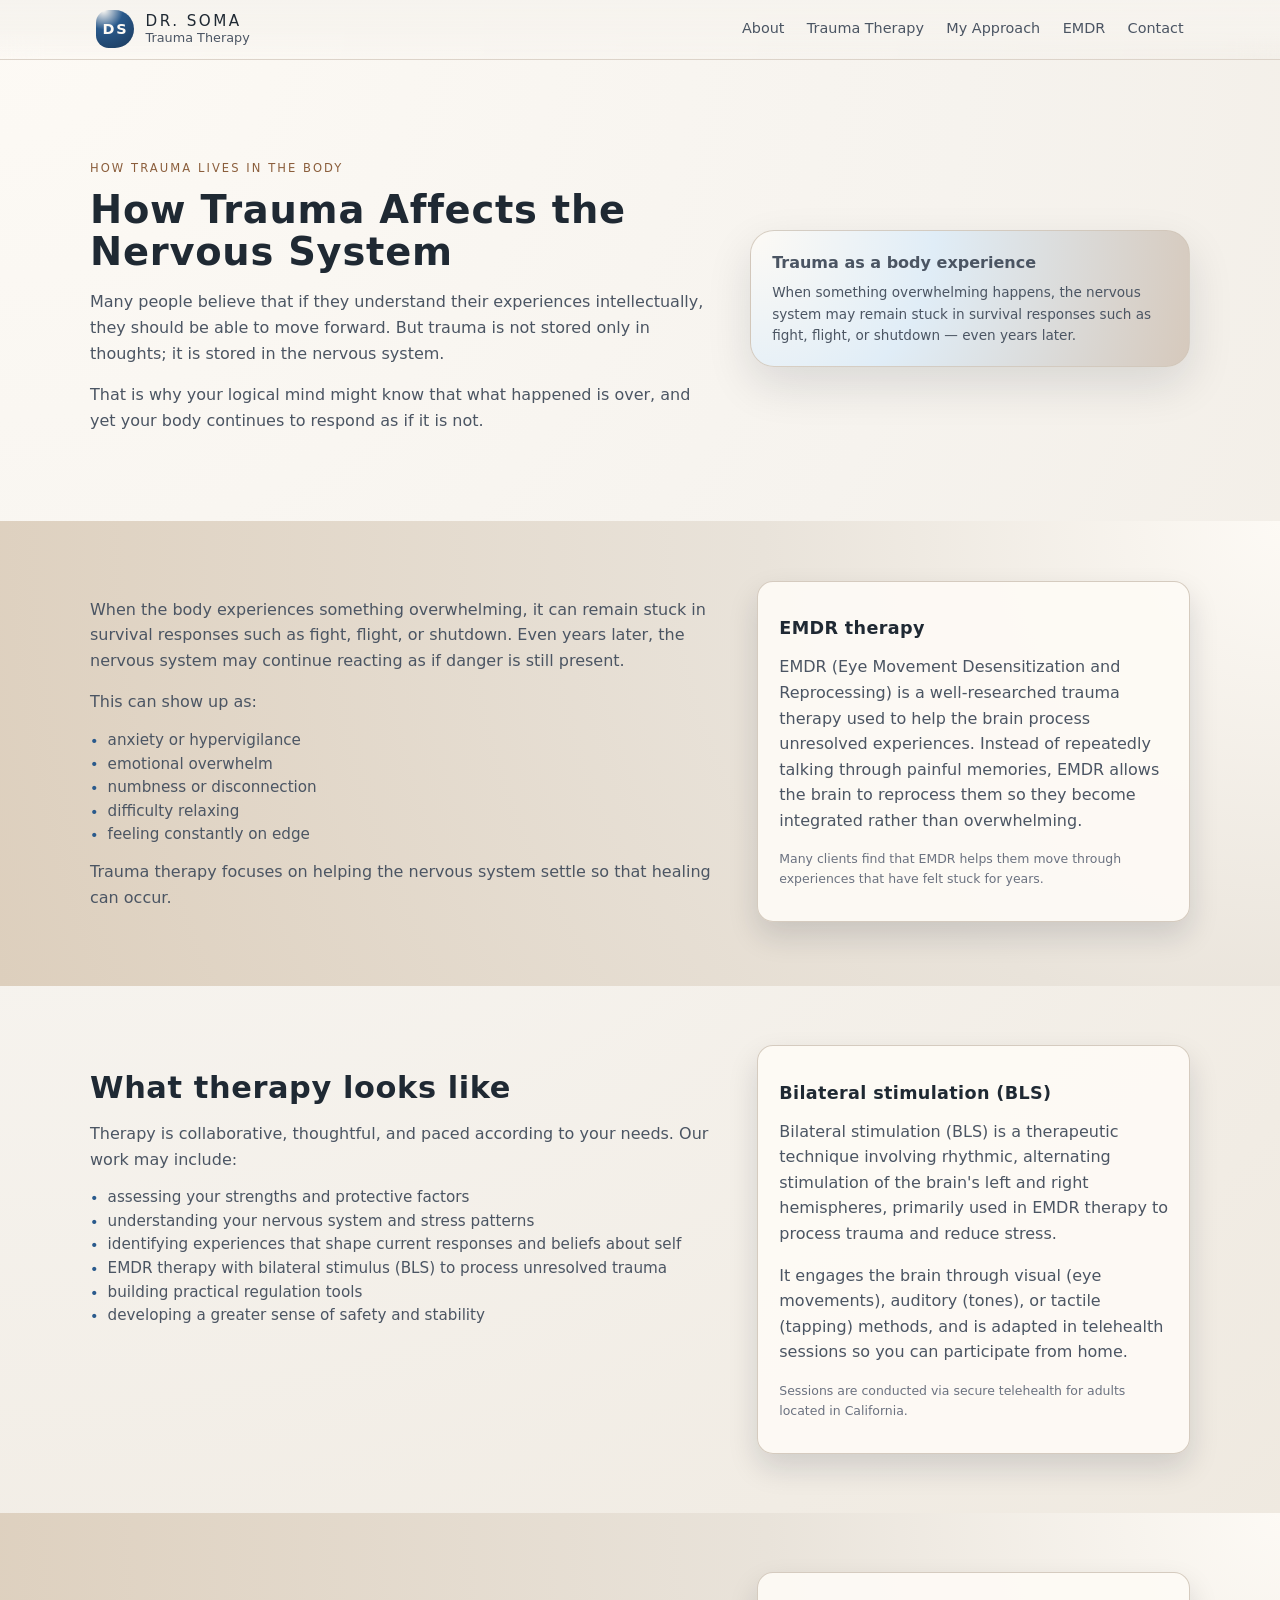
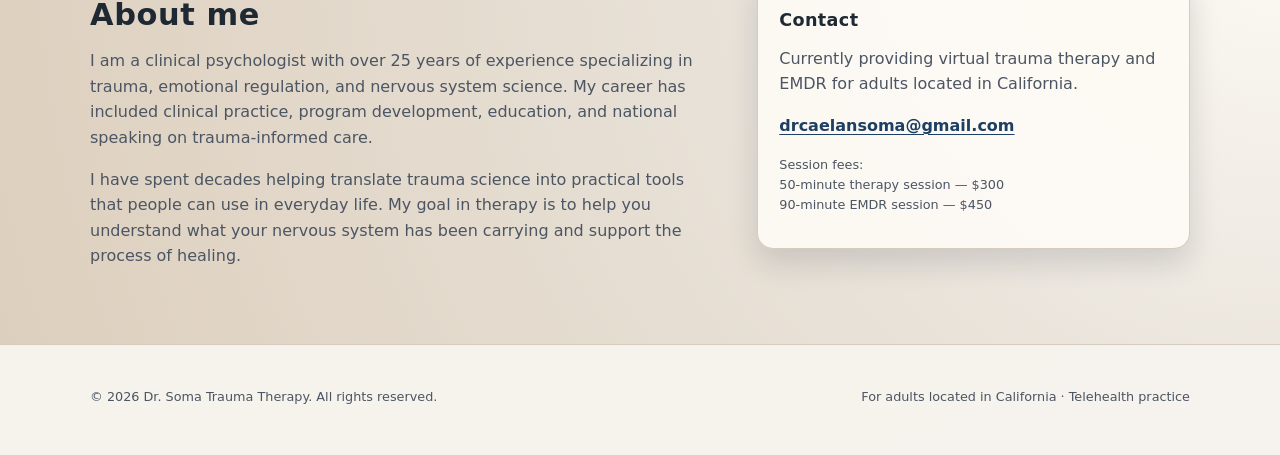
==== approach.html @ 828a5cff "Add files via upload" ====
<!DOCTYPE html>
<html lang="en">
  <head>
    <meta charset="UTF-8" />
    <meta name="viewport" content="width=device-width, initial-scale=1" />
    <title>Trauma Therapy Approach | Nervous System Regulation &amp; EMDR</title>
    <meta
      name="description"
      content="Learn how trauma affects the nervous system and how EMDR therapy helps adults in California process trauma and restore emotional regulation."
    />
    <link rel="stylesheet" href="styles.css" />
  </head>
  <body>
    <header class="site-header">
      <div class="container header-inner">
        <div class="brand">
          <div class="brand-mark">DS</div>
          <div class="brand-text">
            <span class="brand-name">Dr. Soma</span>
            <span class="brand-subtitle">Trauma Therapy</span>
          </div>
        </div>
        <nav class="nav">
          <a href="index.html#about">About</a>
          <a href="index.html#trauma-therapy">Trauma Therapy</a>
          <a href="#top">My Approach</a>
          <a href="index.html#emdr">EMDR</a>
          <a href="index.html#contact">Contact</a>
        </nav>
      </div>
    </header>

    <main id="top">
      <section class="hero">
        <div class="container hero-inner">
          <div class="hero-text">
            <p class="eyebrow">How trauma lives in the body</p>
            <h1>How Trauma Affects the Nervous System</h1>
            <p class="hero-body">
              Many people believe that if they understand their experiences intellectually, they
              should be able to move forward. But trauma is not stored only in thoughts; it is
              stored in the nervous system.
            </p>
            <p class="hero-body">
              That is why your logical mind might know that what happened is over, and yet your
              body continues to respond as if it is not.
            </p>
          </div>
          <div class="hero-panel">
            <div class="card calm-card">
              <p class="card-title">Trauma as a body experience</p>
              <p class="card-body small">
                When something overwhelming happens, the nervous system may remain stuck in
                survival responses such as fight, flight, or shutdown — even years later.
              </p>
            </div>
          </div>
        </div>
      </section>

      <section class="section alt">
        <div class="container two-column">
          <div>
            <p>
              When the body experiences something overwhelming, it can remain stuck in survival
              responses such as fight, flight, or shutdown. Even years later, the nervous system
              may continue reacting as if danger is still present.
            </p>
            <p>This can show up as:</p>
            <ul class="bulleted">
              <li>anxiety or hypervigilance</li>
              <li>emotional overwhelm</li>
              <li>numbness or disconnection</li>
              <li>difficulty relaxing</li>
              <li>feeling constantly on edge</li>
            </ul>
            <p>
              Trauma therapy focuses on helping the nervous system settle so that healing can
              occur.
            </p>
          </div>
          <div class="summary-card">
            <h3>EMDR therapy</h3>
            <p>
              EMDR (Eye Movement Desensitization and Reprocessing) is a well-researched trauma
              therapy used to help the brain process unresolved experiences. Instead of repeatedly
              talking through painful memories, EMDR allows the brain to reprocess them so they
              become integrated rather than overwhelming.
            </p>
            <p class="note small">
              Many clients find that EMDR helps them move through experiences that have felt stuck
              for years.
            </p>
          </div>
        </div>
      </section>

      <section class="section">
        <div class="container two-column">
          <div>
            <h2>What therapy looks like</h2>
            <p>
              Therapy is collaborative, thoughtful, and paced according to your needs. Our work
              may include:
            </p>
            <ul class="bulleted">
              <li>assessing your strengths and protective factors</li>
              <li>understanding your nervous system and stress patterns</li>
              <li>identifying experiences that shape current responses and beliefs about self</li>
              <li>EMDR therapy with bilateral stimulus (BLS) to process unresolved trauma</li>
              <li>building practical regulation tools</li>
              <li>developing a greater sense of safety and stability</li>
            </ul>
          </div>
          <div class="summary-card">
            <h3>Bilateral stimulation (BLS)</h3>
            <p>
              Bilateral stimulation (BLS) is a therapeutic technique involving rhythmic, alternating
              stimulation of the brain's left and right hemispheres, primarily used in EMDR
              therapy to process trauma and reduce stress.
            </p>
            <p>
              It engages the brain through visual (eye movements), auditory (tones), or tactile
              (tapping) methods, and is adapted in telehealth sessions so you can participate
              from home.
            </p>
            <p class="note small">
              Sessions are conducted via secure telehealth for adults located in California.
            </p>
          </div>
        </div>
      </section>

      <section class="section alt">
        <div class="container two-column">
          <div>
            <h2>About me</h2>
            <p>
              I am a clinical psychologist with over 25 years of experience specializing in
              trauma, emotional regulation, and nervous system science. My career has included
              clinical practice, program development, education, and national speaking on
              trauma-informed care.
            </p>
            <p>
              I have spent decades helping translate trauma science into practical tools that
              people can use in everyday life. My goal in therapy is to help you understand what
              your nervous system has been carrying and support the process of healing.
            </p>
          </div>
          <div class="summary-card">
            <h3>Contact</h3>
            <p>
              Currently providing virtual trauma therapy and EMDR for adults located in
              California.
            </p>
            <p class="contact-email">
              <a href="mailto:drcaelansoma@gmail.com">drcaelansoma@gmail.com</a>
            </p>
            <p class="small">
              Session fees:<br />
              50-minute therapy session — $300<br />
              90-minute EMDR session — $450
            </p>
          </div>
        </div>
      </section>
    </main>

    <footer class="site-footer">
      <div class="container footer-inner">
        <p class="small">&copy; <span id="year"></span> Dr. Soma Trauma Therapy. All rights reserved.</p>
        <p class="small">For adults located in California · Telehealth practice</p>
      </div>
    </footer>

    <script>
      const yearSpan = document.getElementById("year");
      if (yearSpan) {
        yearSpan.textContent = new Date().getFullYear();
      }
    </script>
  </body>
</html>
---- styles.css ----
:root {
  --bg: #f6f3ee;
  --bg-alt: #e9e3da;
  --card: #ffffff;
  --text: #1f2933;
  --muted-text: #4b5563;
  --accent: #2a5a8c;
  --accent-soft: #e0edf7;
  --accent-dark: #1d3f63;
  --border-soft: #d2c7ba;
  --brown: #8b5e3c;
  --cream: #fdfaf5;
  --shadow-soft: 0 18px 45px rgba(15, 23, 42, 0.12);
  --radius-lg: 24px;
  --radius-md: 16px;
  --radius-pill: 999px;
}

*,
*::before,
*::after {
  box-sizing: border-box;
}

body {
  margin: 0;
  font-family: system-ui, -apple-system, BlinkMacSystemFont, "SF Pro Text", "Segoe UI",
    sans-serif;
  background: radial-gradient(circle at top left, #fdfaf5 0, #f6f3ee 40%, #ece5da 100%);
  color: var(--text);
  -webkit-font-smoothing: antialiased;
}

a {
  color: inherit;
  text-decoration: none;
}

p {
  line-height: 1.6;
  color: var(--muted-text);
}

h1,
h2,
h3 {
  font-family: system-ui, -apple-system, BlinkMacSystemFont, "SF Pro Display", "Segoe UI",
    sans-serif;
  letter-spacing: 0.02em;
  color: var(--text);
}

h1 {
  font-size: clamp(2.4rem, 3vw, 3.1rem);
  line-height: 1.1;
  margin: 0 0 1rem;
}

h2 {
  font-size: 1.9rem;
  margin-bottom: 1rem;
}

h3 {
  font-size: 1.1rem;
  margin-bottom: 0.75rem;
}

.container {
  width: min(1100px, 92vw);
  margin: 0 auto;
}

.site-header {
  position: sticky;
  top: 0;
  z-index: 10;
  backdrop-filter: blur(18px);
  background: linear-gradient(
    to bottom,
    rgba(246, 243, 238, 0.96),
    rgba(246, 243, 238, 0.88),
    transparent
  );
  border-bottom: 1px solid rgba(210, 199, 186, 0.7);
}

.header-inner {
  display: flex;
  align-items: center;
  justify-content: space-between;
  padding: 0.6rem 0.4rem 0.7rem;
}

.brand {
  display: inline-flex;
  align-items: center;
  gap: 0.7rem;
}

.brand-mark {
  width: 38px;
  height: 38px;
  border-radius: 40% 60% 60% 40%;
  background: radial-gradient(circle at 20% 0, #fffbf5 0, #2a5a8c 40%, #1d3f63 90%);
  display: flex;
  align-items: center;
  justify-content: center;
  color: #fdfaf5;
  font-weight: 600;
  font-size: 0.9rem;
  letter-spacing: 0.12em;
}

.brand-text {
  display: flex;
  flex-direction: column;
}

.brand-name {
  font-size: 0.95rem;
  text-transform: uppercase;
  letter-spacing: 0.16em;
}

.brand-subtitle {
  font-size: 0.8rem;
  color: var(--muted-text);
}

.nav {
  display: flex;
  gap: 1.4rem;
  font-size: 0.9rem;
}

.nav a {
  position: relative;
  padding-bottom: 0.1rem;
  color: var(--muted-text);
}

.nav a::after {
  content: "";
  position: absolute;
  left: 0;
  bottom: 0;
  width: 0;
  height: 1px;
  background: var(--accent-dark);
  transition: width 0.18s ease-out;
}

.nav a:hover::after {
  width: 100%;
}

.hero {
  padding: 5.5rem 0 4.5rem;
}

.hero-inner {
  display: grid;
  grid-template-columns: minmax(0, 1.4fr) minmax(0, 1fr);
  gap: 2.8rem;
  align-items: center;
}

.eyebrow {
  text-transform: uppercase;
  letter-spacing: 0.18em;
  font-size: 0.72rem;
  color: var(--brown);
  margin-bottom: 0.7rem;
}

.hero-body {
  margin-top: 0.3rem;
}

.hero-actions {
  display: flex;
  flex-wrap: wrap;
  gap: 0.9rem;
  margin: 1.6rem 0 0.6rem;
}

.button {
  display: inline-flex;
  align-items: center;
  justify-content: center;
  padding: 0.7rem 1.4rem;
  border-radius: var(--radius-pill);
  font-size: 0.9rem;
  border: 1px solid transparent;
  cursor: pointer;
  transition: transform 0.12s ease-out, box-shadow 0.12s ease-out, background 0.15s ease-out,
    border-color 0.15s ease-out;
  text-decoration: none;
  white-space: nowrap;
}

.button.primary {
  background: linear-gradient(135deg, var(--accent), var(--accent-dark));
  color: #fdfaf5;
  box-shadow: 0 16px 35px rgba(21, 45, 75, 0.32);
}

.button.ghost {
  background: rgba(253, 250, 245, 0.7);
  border-color: rgba(210, 199, 186, 0.9);
  color: var(--text);
}

.button:hover {
  transform: translateY(-1px);
  box-shadow: 0 20px 40px rgba(15, 23, 42, 0.18);
}

.button.ghost:hover {
  background: #fdfaf5;
}

.note {
  font-size: 0.82rem;
  color: #6b7280;
}

.note.small {
  font-size: 0.78rem;
}

.hero-panel {
  display: flex;
  flex-direction: column;
  gap: 1.1rem;
}

.card {
  background: var(--card);
  border-radius: var(--radius-lg);
  padding: 1.2rem 1.3rem;
  border: 1px solid rgba(210, 199, 186, 0.85);
  box-shadow: var(--shadow-soft);
}

.calm-card {
  background: radial-gradient(circle at 0 0, #fdfaf5 0, #e0edf7 40%, #d6c9bc 100%);
}

.muted-card {
  background: rgba(255, 255, 255, 0.9);
}

.card-title {
  font-weight: 600;
  margin: 0 0 0.4rem;
}

.card-body {
  margin: 0;
}

.card-body.small {
  font-size: 0.85rem;
}

.section {
  padding: 3.7rem 0;
}

.section.alt {
  background: radial-gradient(circle at top right, #fdfaf5 0, #e9e3da 38%, #ddcfbd 100%);
}

.two-column {
  display: grid;
  grid-template-columns: minmax(0, 1.6fr) minmax(0, 1.1fr);
  gap: 2.4rem;
  align-items: flex-start;
}

.summary-card,
.contact-card {
  background: rgba(253, 250, 245, 0.95);
  border-radius: var(--radius-md);
  padding: 1.2rem 1.3rem;
  border: 1px solid rgba(210, 199, 186, 0.9);
  box-shadow: 0 14px 30px rgba(15, 23, 42, 0.14);
}

.summary-card ul {
  list-style: none;
  padding-left: 0;
  margin: 0.5rem 0 0;
}

.summary-card li::before {
  content: "•";
  color: var(--accent);
  margin-right: 0.4rem;
}

.summary-card li {
  font-size: 0.9rem;
  color: var(--muted-text);
  margin-bottom: 0.3rem;
}

.bulleted {
  list-style: none;
  padding-left: 0;
  margin: 0.5rem 0 0.5rem;
}

.bulleted li {
  position: relative;
  padding-left: 1.1rem;
  font-size: 0.95rem;
  color: var(--muted-text);
  margin-bottom: 0.35rem;
}

.bulleted li::before {
  content: "•";
  position: absolute;
  left: 0;
  top: 0.12rem;
  font-size: 0.9rem;
  color: var(--accent);
}

.cards {
  display: grid;
  grid-template-columns: repeat(3, minmax(0, 1fr));
  gap: 1.3rem;
  margin-top: 1.6rem;
}

.service-card {
  background: rgba(253, 250, 245, 0.96);
}

.service-card h3 {
  margin-top: 0.1rem;
}

.service-card p {
  font-size: 0.9rem;
}

.contact-email a {
  color: var(--accent-dark);
  font-weight: 600;
  text-decoration: underline;
  text-decoration-thickness: 1px;
  text-underline-offset: 3px;
}

.site-footer {
  padding: 1.8rem 0 2.2rem;
  border-top: 1px solid rgba(210, 199, 186, 0.9);
  background: rgba(246, 243, 238, 0.98);
}

.footer-inner {
  display: flex;
  flex-wrap: wrap;
  gap: 0.6rem 1.4rem;
  align-items: center;
  justify-content: space-between;
}

.small {
  font-size: 0.8rem;
}

@media (max-width: 900px) {
  .hero-inner,
  .two-column {
    grid-template-columns: minmax(0, 1fr);
  }

  .hero {
    padding-top: 4.2rem;
  }

  .hero-panel {
    order: -1;
  }

  .header-inner {
    flex-direction: column;
    align-items: flex-start;
    gap: 0.5rem;
    padding-inline: 0.4rem;
  }

  .nav {
    gap: 1rem;
    flex-wrap: wrap;
    font-size: 0.85rem;
  }

  .cards {
    grid-template-columns: minmax(0, 1fr);
  }
}

@media (max-width: 600px) {
  .hero-actions {
    flex-direction: column;
    align-items: stretch;
  }

  .button {
    width: 100%;
  }
}
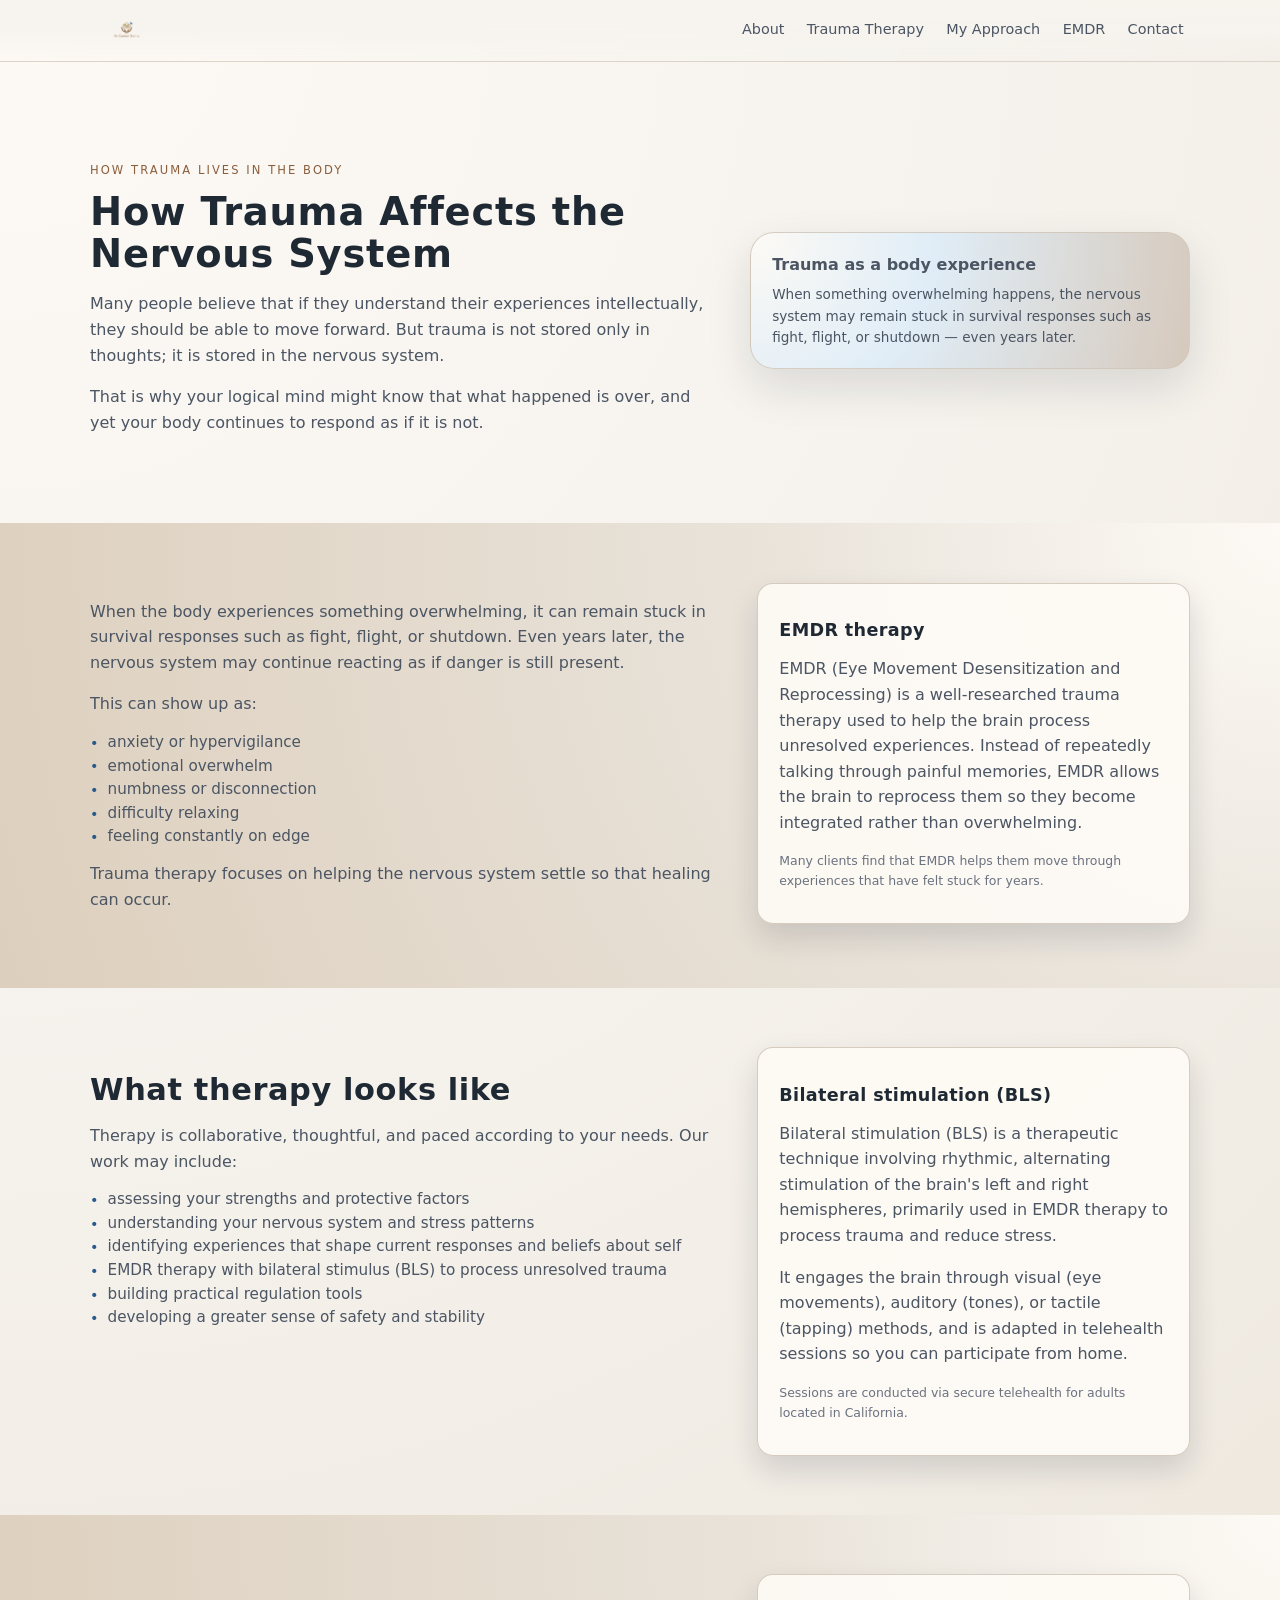
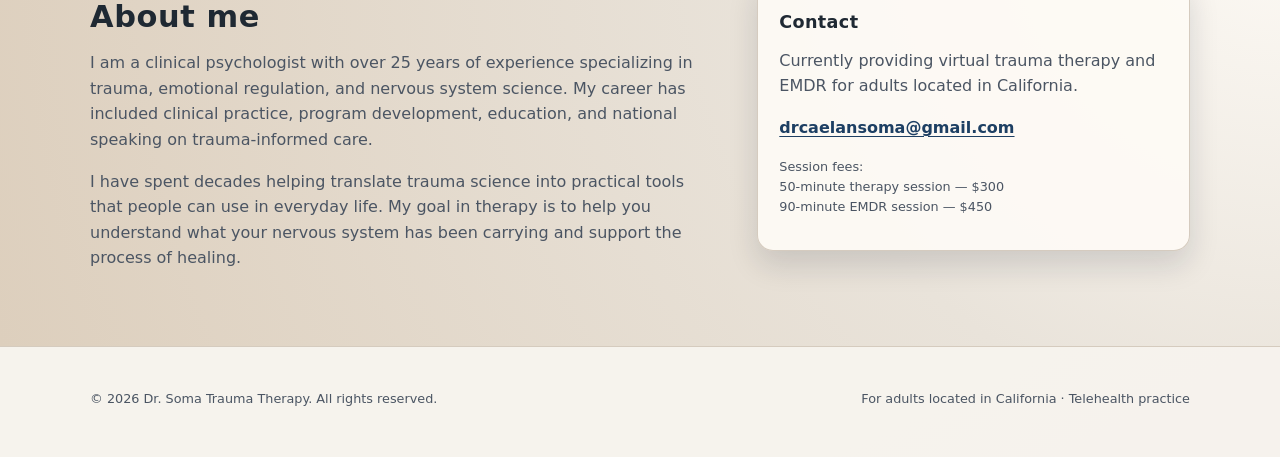
==== commit f01ac9a8: "Add files via upload" ====
--- a/approach.html
+++ b/approach.html
@@ -13,13 +13,9 @@
   <body>
     <header class="site-header">
       <div class="container header-inner">
-        <div class="brand">
-          <div class="brand-mark">DS</div>
-          <div class="brand-text">
-            <span class="brand-name">Dr. Soma</span>
-            <span class="brand-subtitle">Trauma Therapy</span>
-          </div>
-        </div>
+        <a href="index.html" class="brand">
+          <img src="logo.png" alt="Dr. Soma Trauma Therapy logo" class="brand-logo" />
+        </a>
         <nav class="nav">
           <a href="index.html#about">About</a>
           <a href="index.html#trauma-therapy">Trauma Therapy</a>
--- a/styles.css
+++ b/styles.css
@@ -98,34 +98,10 @@
   gap: 0.7rem;
 }
 
-.brand-mark {
-  width: 38px;
-  height: 38px;
-  border-radius: 40% 60% 60% 40%;
-  background: radial-gradient(circle at 20% 0, #fffbf5 0, #2a5a8c 40%, #1d3f63 90%);
-  display: flex;
-  align-items: center;
-  justify-content: center;
-  color: #fdfaf5;
-  font-weight: 600;
-  font-size: 0.9rem;
-  letter-spacing: 0.12em;
-}
-
-.brand-text {
-  display: flex;
-  flex-direction: column;
-}
-
-.brand-name {
-  font-size: 0.95rem;
-  text-transform: uppercase;
-  letter-spacing: 0.16em;
-}
-
-.brand-subtitle {
-  font-size: 0.8rem;
-  color: var(--muted-text);
+.brand-logo {
+  height: 40px;
+  width: auto;
+  display: block;
 }
 
 .nav {
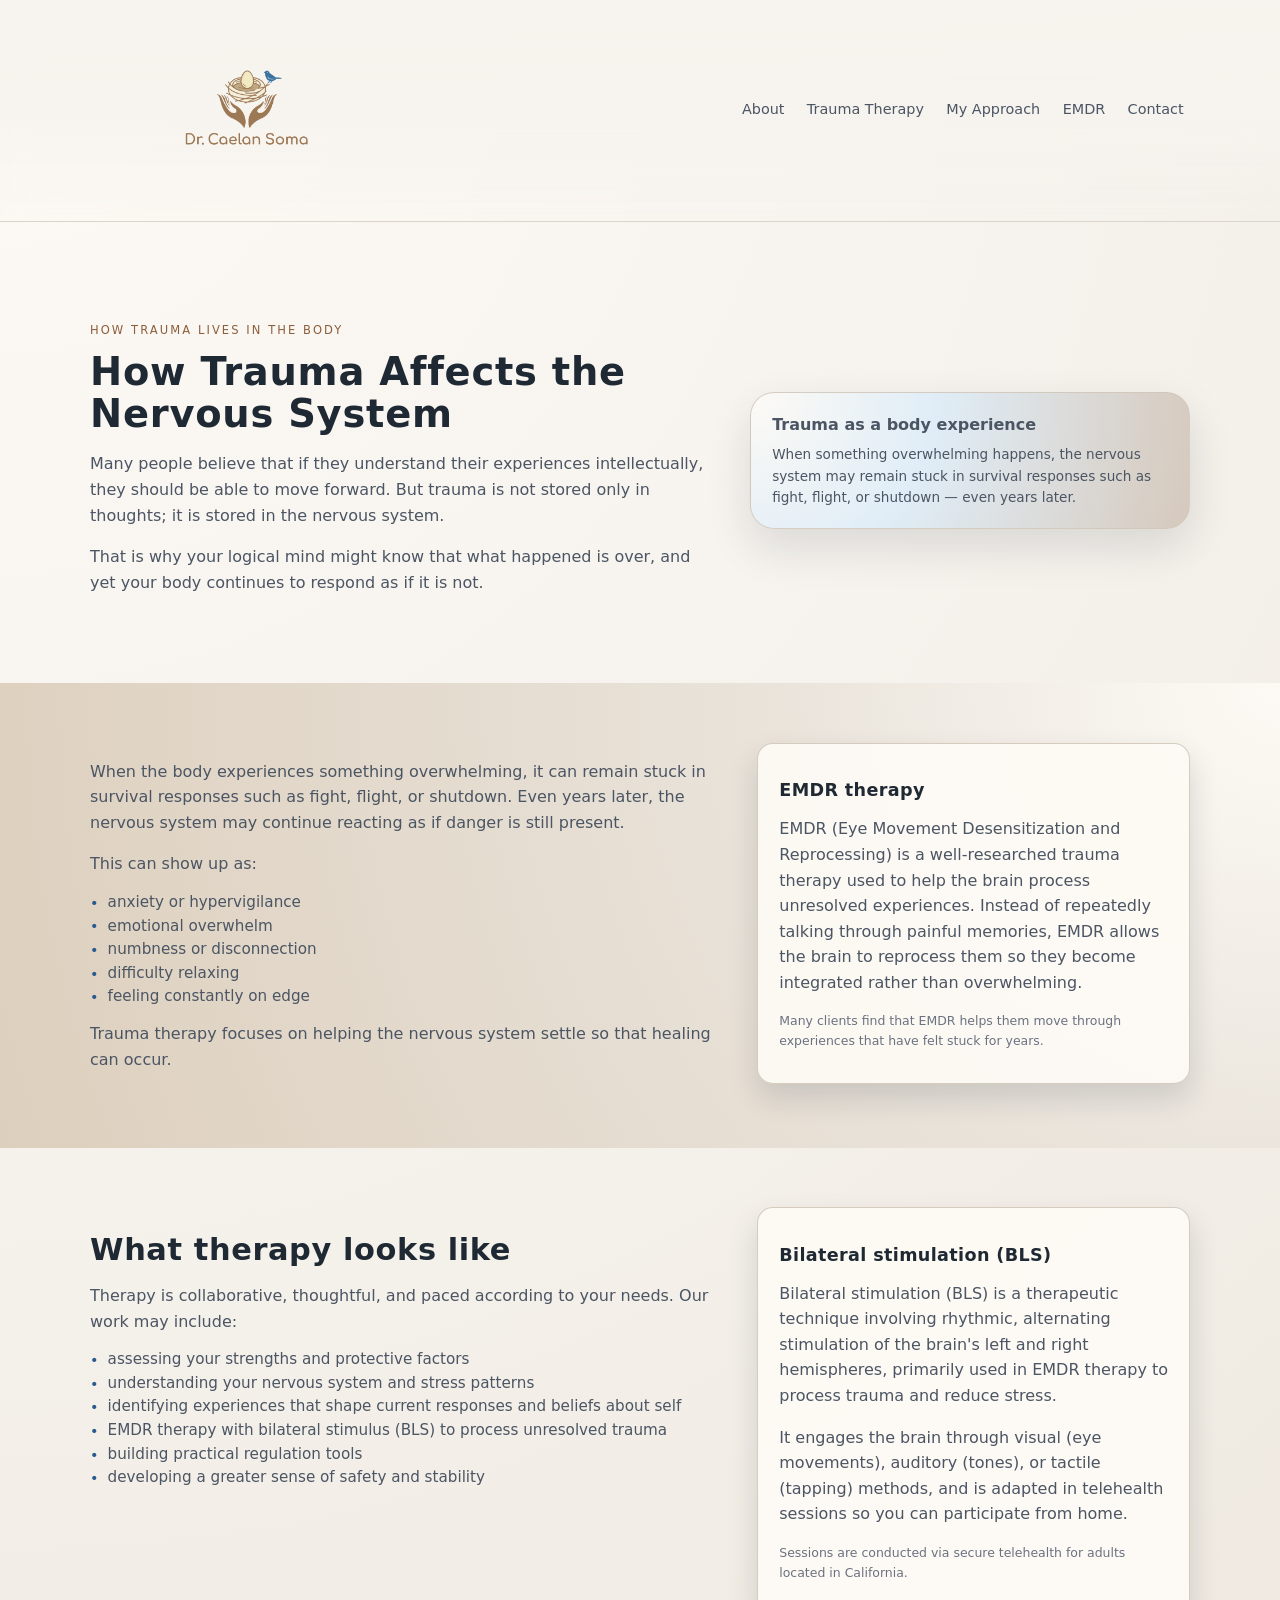
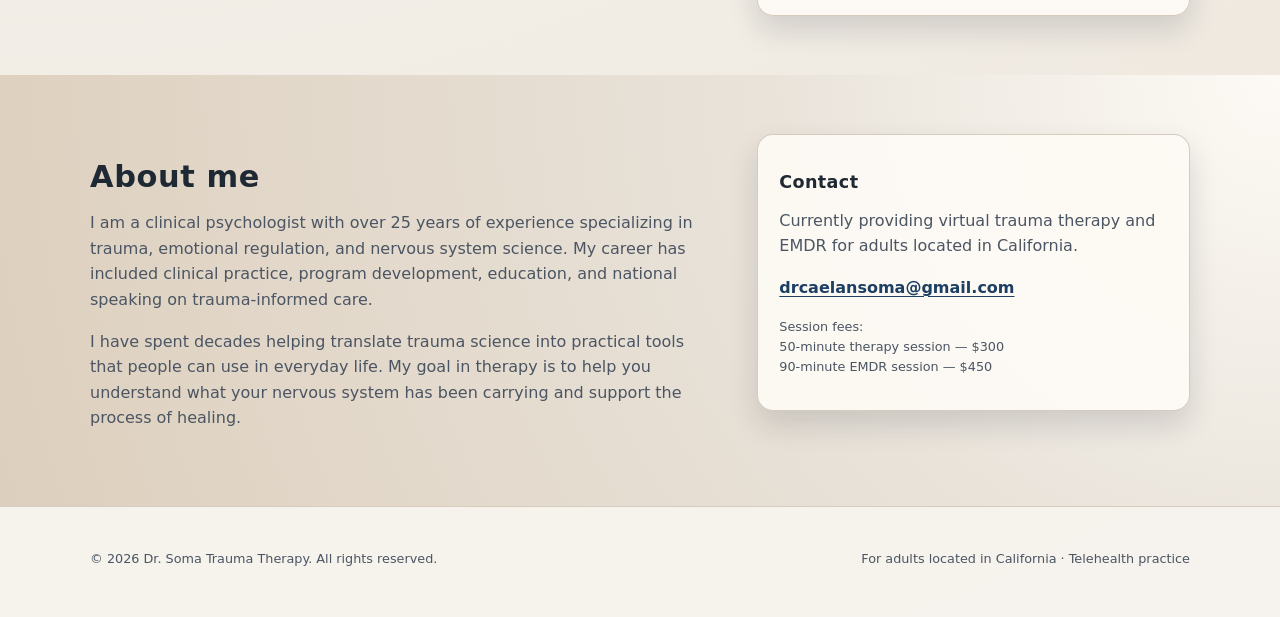
==== commit 84d7e151: "Add files via upload" ====
--- a/approach.html
+++ b/approach.html
@@ -3,6 +3,14 @@
   <head>
     <meta charset="UTF-8" />
     <meta name="viewport" content="width=device-width, initial-scale=1" />
+    <!-- Google tag (gtag.js) -->
+    <script async src="https://www.googletagmanager.com/gtag/js?id=AW-17926033047"></script>
+    <script>
+      window.dataLayer = window.dataLayer || [];
+      function gtag(){dataLayer.push(arguments);}
+      gtag('js', new Date());
+      gtag('config', 'AW-17926033047');
+    </script>
     <title>Trauma Therapy Approach | Nervous System Regulation &amp; EMDR</title>
     <meta
       name="description"
--- a/styles.css
+++ b/styles.css
@@ -99,9 +99,10 @@
 }
 
 .brand-logo {
-  height: 40px;
+  height: 200px;
   width: auto;
   display: block;
+  object-fit: contain;
 }
 
 .nav {
